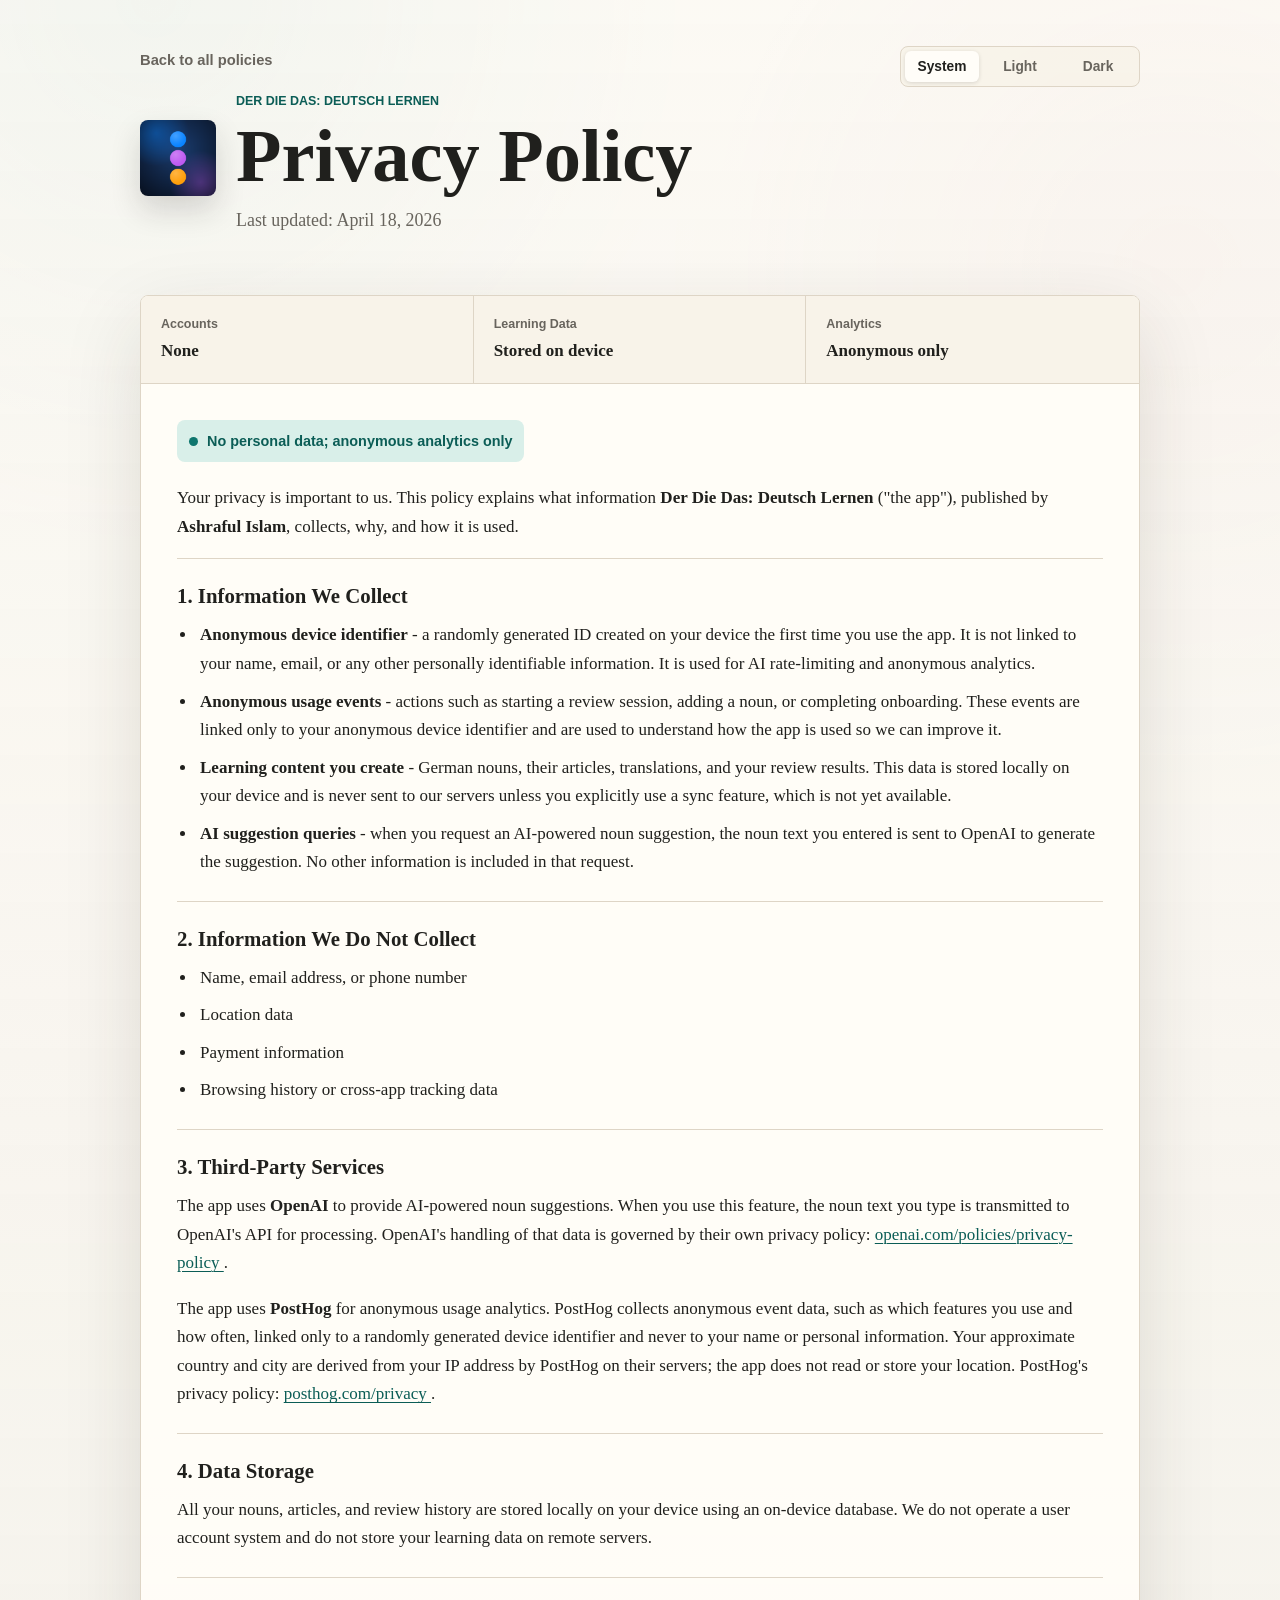
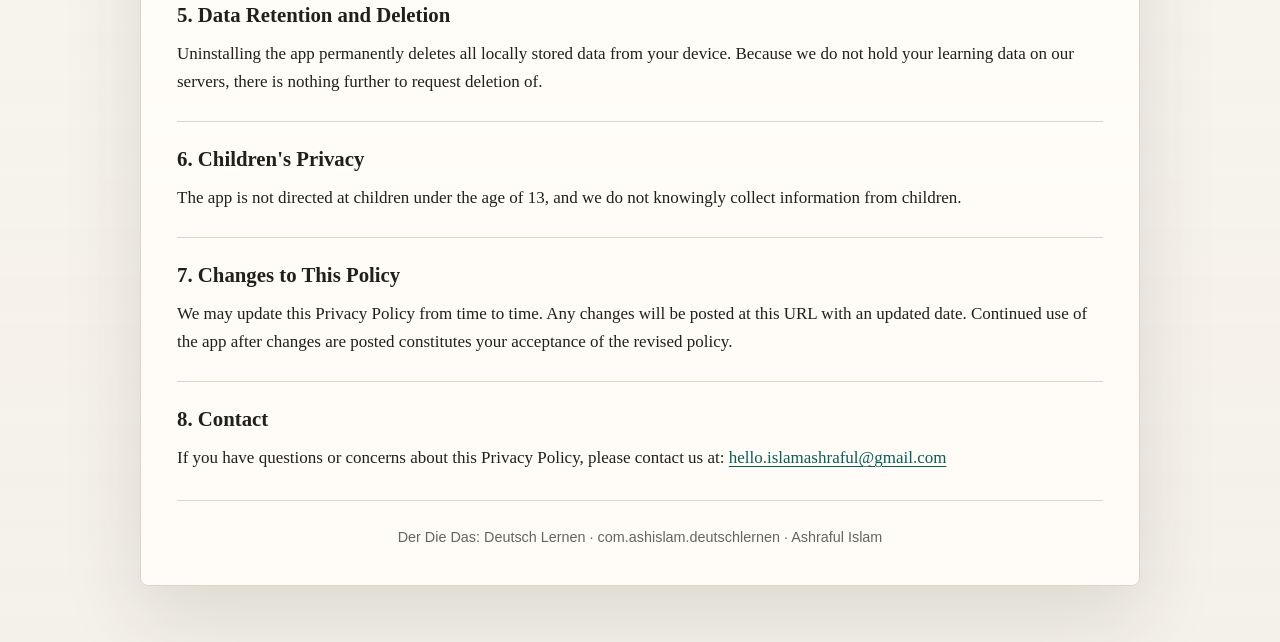
==== der-die-das/index.html @ 32242d3b "Init" ====
<!DOCTYPE html>
<html lang="en">
<head>
  <meta charset="UTF-8" />
  <meta name="viewport" content="width=device-width, initial-scale=1.0" />
  <meta name="description" content="Privacy Policy for Der Die Das: Deutsch Lernen." />
  <title>Privacy Policy | Der Die Das</title>
  <link rel="stylesheet" href="../assets/styles.css" />
  <link rel="icon" href="../assets/der-die-das-icon.png" />
  <script>
    (function () {
      try {
        var savedTheme = localStorage.getItem("privacyPoliciesTheme");
        if (savedTheme === "light" || savedTheme === "dark") {
          document.documentElement.dataset.theme = savedTheme;
        }
      } catch (_error) {}
    })();
  </script>
</head>
<body>
  <main class="page">
    <header class="site-header">
      <div>
        <a class="back-link" href="../">Back to all policies</a>
        <div class="policy-hero">
          <a
            href="https://apps.apple.com/de/app/der-die-das-deutsch-lernen/id6762269039?l=en-GB"
            target="_blank"
            rel="noopener noreferrer"
            aria-label="Der Die Das on the App Store"
          >
            <img class="policy-icon" src="../assets/der-die-das-icon.png" width="76" height="76" alt="Der Die Das app icon" />
          </a>
          <div>
            <p class="eyebrow">Der Die Das: Deutsch Lernen</p>
            <h1>Privacy Policy</h1>
            <p class="lead">Last updated: April 18, 2026</p>
          </div>
        </div>
      </div>
      <div class="theme-control" role="group" aria-label="Color theme">
        <button type="button" data-theme-option="system" aria-pressed="true">System</button>
        <button type="button" data-theme-option="light" aria-pressed="false">Light</button>
        <button type="button" data-theme-option="dark" aria-pressed="false">Dark</button>
      </div>
    </header>

    <article class="surface policy-card" aria-labelledby="privacy-title">
      <div class="summary" aria-label="Privacy summary">
        <div class="summary-item">
          <span class="summary-label">Accounts</span>
          <span class="summary-value">None</span>
        </div>
        <div class="summary-item">
          <span class="summary-label">Learning Data</span>
          <span class="summary-value">Stored on device</span>
        </div>
        <div class="summary-item">
          <span class="summary-label">Analytics</span>
          <span class="summary-value">Anonymous only</span>
        </div>
      </div>

      <div class="policy-content">
        <span class="notice">No personal data; anonymous analytics only</span>

        <p id="privacy-title">
          Your privacy is important to us. This policy explains what information
          <strong>Der Die Das: Deutsch Lernen</strong> ("the app"), published by
          <strong>Ashraful Islam</strong>, collects, why, and how it is used.
        </p>

        <section aria-labelledby="information-we-collect">
          <h2 id="information-we-collect">1. Information We Collect</h2>
          <ul>
            <li>
              <strong>Anonymous device identifier</strong> - a randomly generated ID created on your
              device the first time you use the app. It is not linked to your name, email, or any
              other personally identifiable information. It is used for AI rate-limiting and
              anonymous analytics.
            </li>
            <li>
              <strong>Anonymous usage events</strong> - actions such as starting a review session,
              adding a noun, or completing onboarding. These events are linked only to your anonymous
              device identifier and are used to understand how the app is used so we can improve it.
            </li>
            <li>
              <strong>Learning content you create</strong> - German nouns, their articles,
              translations, and your review results. This data is stored locally on your device and
              is never sent to our servers unless you explicitly use a sync feature, which is not yet
              available.
            </li>
            <li>
              <strong>AI suggestion queries</strong> - when you request an AI-powered noun
              suggestion, the noun text you entered is sent to OpenAI to generate the suggestion. No
              other information is included in that request.
            </li>
          </ul>
        </section>

        <section aria-labelledby="information-we-do-not-collect">
          <h2 id="information-we-do-not-collect">2. Information We Do Not Collect</h2>
          <ul>
            <li>Name, email address, or phone number</li>
            <li>Location data</li>
            <li>Payment information</li>
            <li>Browsing history or cross-app tracking data</li>
          </ul>
        </section>

        <section aria-labelledby="third-party-services">
          <h2 id="third-party-services">3. Third-Party Services</h2>
          <p>
            The app uses <strong>OpenAI</strong> to provide AI-powered noun suggestions. When you use
            this feature, the noun text you type is transmitted to OpenAI's API for processing.
            OpenAI's handling of that data is governed by their own privacy policy:
            <a href="https://openai.com/policies/privacy-policy" target="_blank" rel="noopener noreferrer">
              openai.com/policies/privacy-policy
            </a>.
          </p>
          <p>
            The app uses <strong>PostHog</strong> for anonymous usage analytics. PostHog collects
            anonymous event data, such as which features you use and how often, linked only to a
            randomly generated device identifier and never to your name or personal information. Your
            approximate country and city are derived from your IP address by PostHog on their
            servers; the app does not read or store your location. PostHog's privacy policy:
            <a href="https://posthog.com/privacy" target="_blank" rel="noopener noreferrer">
              posthog.com/privacy
            </a>.
          </p>
        </section>

        <section aria-labelledby="data-storage">
          <h2 id="data-storage">4. Data Storage</h2>
          <p>
            All your nouns, articles, and review history are stored locally on your device using an
            on-device database. We do not operate a user account system and do not store your
            learning data on remote servers.
          </p>
        </section>

        <section aria-labelledby="data-retention-and-deletion">
          <h2 id="data-retention-and-deletion">5. Data Retention and Deletion</h2>
          <p>
            Uninstalling the app permanently deletes all locally stored data from your device.
            Because we do not hold your learning data on our servers, there is nothing further to
            request deletion of.
          </p>
        </section>

        <section aria-labelledby="childrens-privacy">
          <h2 id="childrens-privacy">6. Children's Privacy</h2>
          <p>
            The app is not directed at children under the age of 13, and we do not knowingly collect
            information from children.
          </p>
        </section>

        <section aria-labelledby="changes-to-this-policy">
          <h2 id="changes-to-this-policy">7. Changes to This Policy</h2>
          <p>
            We may update this Privacy Policy from time to time. Any changes will be posted at this
            URL with an updated date. Continued use of the app after changes are posted constitutes
            your acceptance of the revised policy.
          </p>
        </section>

        <section aria-labelledby="contact">
          <h2 id="contact">8. Contact</h2>
          <p>
            If you have questions or concerns about this Privacy Policy, please contact us at:
            <a href="mailto:hello.islamashraful@gmail.com">hello.islamashraful@gmail.com</a>
          </p>
        </section>

        <footer class="footer">Der Die Das: Deutsch Lernen · com.ashislam.deutschlernen · Ashraful Islam</footer>
      </div>
    </article>
  </main>
  <script src="../assets/theme.js"></script>
</body>
</html>
---- assets/styles.css ----
:root {
  color-scheme: light dark;
  --page: #f4f1ea;
  --paper: #fffdf8;
  --paper-soft: #f8f3e9;
  --ink: #20201d;
  --muted: #68645d;
  --line: #ded5c6;
  --accent: #0f766e;
  --accent-strong: #0b5d56;
  --accent-soft: #d9efe9;
  --rose: #9f3a4a;
  --blue: #315f91;
  --shadow: 0 28px 80px rgba(46, 39, 29, 0.13);
  --radius: 8px;
  --font-body: Charter, "Bitstream Charter", "Sitka Text", Cambria, serif;
  --font-ui: Avenir Next, Avenir, "Segoe UI", sans-serif;
}

:root[data-theme="dark"] {
  color-scheme: dark;
  --page: #181713;
  --paper: #24211c;
  --paper-soft: #1e1c18;
  --ink: #f5efe4;
  --muted: #b9b0a3;
  --line: #463f34;
  --accent: #75c7b5;
  --accent-strong: #a2dfd2;
  --accent-soft: #163c36;
  --rose: #e2909d;
  --blue: #9cc5ee;
  --shadow: 0 28px 80px rgba(0, 0, 0, 0.34);
}

@media (prefers-color-scheme: dark) {
  :root:not([data-theme="light"]) {
    color-scheme: dark;
    --page: #181713;
    --paper: #24211c;
    --paper-soft: #1e1c18;
    --ink: #f5efe4;
    --muted: #b9b0a3;
    --line: #463f34;
    --accent: #75c7b5;
    --accent-strong: #a2dfd2;
    --accent-soft: #163c36;
    --rose: #e2909d;
    --blue: #9cc5ee;
    --shadow: 0 28px 80px rgba(0, 0, 0, 0.34);
  }
}

*,
*::before,
*::after {
  box-sizing: border-box;
}

html {
  min-height: 100%;
  background: var(--page);
}

body {
  margin: 0;
  min-height: 100vh;
  color: var(--ink);
  background:
    linear-gradient(180deg, rgba(255, 253, 248, 0.72), rgba(244, 241, 234, 0.9)),
    radial-gradient(circle at 12% 0%, rgba(15, 118, 110, 0.14), transparent 34rem),
    radial-gradient(circle at 92% 12%, rgba(159, 58, 74, 0.11), transparent 32rem),
    var(--page);
  font-family: var(--font-body);
  font-size: 17px;
  line-height: 1.68;
}

:root[data-theme="dark"] body {
  background:
    linear-gradient(180deg, rgba(24, 23, 19, 0.92), rgba(24, 23, 19, 0.98)),
    radial-gradient(circle at 12% 0%, rgba(117, 199, 181, 0.12), transparent 34rem),
    radial-gradient(circle at 92% 12%, rgba(226, 144, 157, 0.1), transparent 32rem),
    var(--page);
}

@media (prefers-color-scheme: dark) {
  :root:not([data-theme="light"]) body {
    background:
      linear-gradient(180deg, rgba(24, 23, 19, 0.92), rgba(24, 23, 19, 0.98)),
      radial-gradient(circle at 12% 0%, rgba(117, 199, 181, 0.12), transparent 34rem),
      radial-gradient(circle at 92% 12%, rgba(226, 144, 157, 0.1), transparent 32rem),
      var(--page);
  }
}

a {
  color: var(--accent-strong);
  text-decoration-thickness: 0.08em;
  text-underline-offset: 0.18em;
}

a:hover {
  color: var(--rose);
}

.page {
  width: min(100%, 1040px);
  margin: 0 auto;
  padding: 46px 20px 56px;
}

.site-header {
  display: grid;
  grid-template-columns: 1fr auto;
  gap: 22px;
  align-items: start;
  padding-bottom: 28px;
}

.back-link,
.eyebrow,
.meta-label,
.summary-label,
.button-link,
.theme-control button,
.app-card-link {
  font-family: var(--font-ui);
}

.back-link {
  display: inline-flex;
  width: fit-content;
  margin-bottom: 18px;
  color: var(--muted);
  font-size: 0.92rem;
  font-weight: 700;
  text-decoration: none;
}

.back-link:hover {
  color: var(--accent-strong);
  text-decoration: underline;
}

.eyebrow {
  margin: 0 0 8px;
  color: var(--accent-strong);
  font-size: 0.78rem;
  font-weight: 800;
  letter-spacing: 0;
  text-transform: uppercase;
}

h1,
h2,
h3,
p {
  margin-top: 0;
}

h1 {
  max-width: 820px;
  margin-bottom: 12px;
  font-size: clamp(2.3rem, 6vw, 4.65rem);
  line-height: 0.98;
  letter-spacing: 0;
}

h2 {
  margin-bottom: 12px;
  font-size: 1.3rem;
  line-height: 1.25;
  letter-spacing: 0;
}

h3 {
  margin-bottom: 8px;
  font-size: 1.02rem;
  line-height: 1.3;
  letter-spacing: 0;
}

.lead {
  max-width: 760px;
  margin-bottom: 0;
  color: var(--muted);
  font-size: 1.12rem;
}

.theme-control {
  display: inline-grid;
  grid-template-columns: repeat(3, 1fr);
  gap: 4px;
  padding: 4px;
  border: 1px solid var(--line);
  border-radius: var(--radius);
  background: color-mix(in srgb, var(--paper-soft) 84%, transparent);
}

.theme-control button {
  min-width: 74px;
  border: 0;
  border-radius: 6px;
  padding: 8px 10px;
  color: var(--muted);
  background: transparent;
  font-size: 0.86rem;
  font-weight: 800;
  cursor: pointer;
}

.theme-control button[aria-pressed="true"] {
  color: var(--ink);
  background: var(--paper);
  box-shadow: 0 1px 4px rgba(0, 0, 0, 0.13);
}

.theme-control button:focus-visible,
a:focus-visible {
  outline: 2px solid var(--accent);
  outline-offset: 3px;
}

.surface {
  overflow: hidden;
  border: 1px solid var(--line);
  border-radius: var(--radius);
  background: color-mix(in srgb, var(--paper) 96%, transparent);
  box-shadow: var(--shadow);
}

.directory-grid {
  display: grid;
  grid-template-columns: repeat(2, minmax(0, 1fr));
  gap: 18px;
  margin-top: 30px;
}

.app-card {
  display: grid;
  grid-template-columns: auto 1fr;
  gap: 18px;
  padding: 24px;
  min-height: 190px;
  border: 1px solid var(--line);
  border-radius: var(--radius);
  background: var(--paper);
  color: inherit;
  box-shadow: 0 16px 44px rgba(46, 39, 29, 0.08);
}

.app-card:hover {
  border-color: color-mix(in srgb, var(--accent) 48%, var(--line));
  color: inherit;
  transform: translateY(-1px);
}

.app-card img,
.policy-icon {
  width: 76px;
  height: 76px;
  border-radius: 8px;
  box-shadow: 0 14px 30px rgba(32, 32, 29, 0.16);
}

.app-card p {
  margin-bottom: 12px;
  color: var(--muted);
}

.app-card-link {
  color: var(--accent-strong);
  font-weight: 800;
}

.policy-hero {
  display: grid;
  grid-template-columns: auto 1fr;
  gap: 20px;
  align-items: center;
  padding-bottom: 28px;
}

.policy-card {
  margin-top: 4px;
}

.summary {
  display: grid;
  grid-template-columns: repeat(3, 1fr);
  border-bottom: 1px solid var(--line);
  background: var(--paper-soft);
}

.summary-item {
  padding: 18px 20px;
  border-right: 1px solid var(--line);
}

.summary-item:last-child {
  border-right: 0;
}

.summary-label {
  display: block;
  color: var(--muted);
  font-size: 0.78rem;
  font-weight: 800;
}

.summary-value {
  display: block;
  margin-top: 2px;
  color: var(--ink);
  font-weight: 800;
}

.policy-content {
  padding: 36px;
}

.notice {
  display: inline-flex;
  align-items: center;
  gap: 9px;
  margin-bottom: 22px;
  border-radius: var(--radius);
  padding: 9px 12px;
  background: var(--accent-soft);
  color: var(--accent-strong);
  font-family: var(--font-ui);
  font-size: 0.9rem;
  font-weight: 800;
}

.notice::before {
  content: "";
  width: 9px;
  height: 9px;
  flex: 0 0 auto;
  border-radius: 999px;
  background: var(--accent);
}

section {
  margin-top: 24px;
  padding-top: 24px;
  border-top: 1px solid var(--line);
}

section:first-of-type {
  margin-top: 10px;
}

ul {
  margin: 10px 0 0;
  padding-left: 1.25rem;
}

li {
  margin-bottom: 9px;
  padding-left: 3px;
}

.meta-row {
  display: flex;
  flex-wrap: wrap;
  gap: 10px;
  margin-top: 18px;
}

.meta-pill {
  border: 1px solid var(--line);
  border-radius: var(--radius);
  padding: 8px 11px;
  background: var(--paper);
  color: var(--muted);
  font-family: var(--font-ui);
  font-size: 0.9rem;
  font-weight: 700;
}

.footer {
  margin-top: 28px;
  padding-top: 24px;
  border-top: 1px solid var(--line);
  color: var(--muted);
  font-family: var(--font-ui);
  font-size: 0.9rem;
  text-align: center;
}

@media (max-width: 760px) {
  body {
    font-size: 16px;
  }

  .page {
    padding: 28px 14px 40px;
  }

  .site-header,
  .policy-hero,
  .directory-grid {
    grid-template-columns: 1fr;
  }

  .theme-control {
    width: 100%;
  }

  .theme-control button {
    min-width: 0;
  }

  .directory-grid {
    gap: 14px;
  }

  .app-card {
    grid-template-columns: 1fr;
    min-height: auto;
    padding: 20px;
  }

  .summary {
    grid-template-columns: 1fr;
  }

  .summary-item {
    border-right: 0;
    border-bottom: 1px solid var(--line);
  }

  .summary-item:last-child {
    border-bottom: 0;
  }

  .policy-content {
    padding: 24px 18px;
  }
}
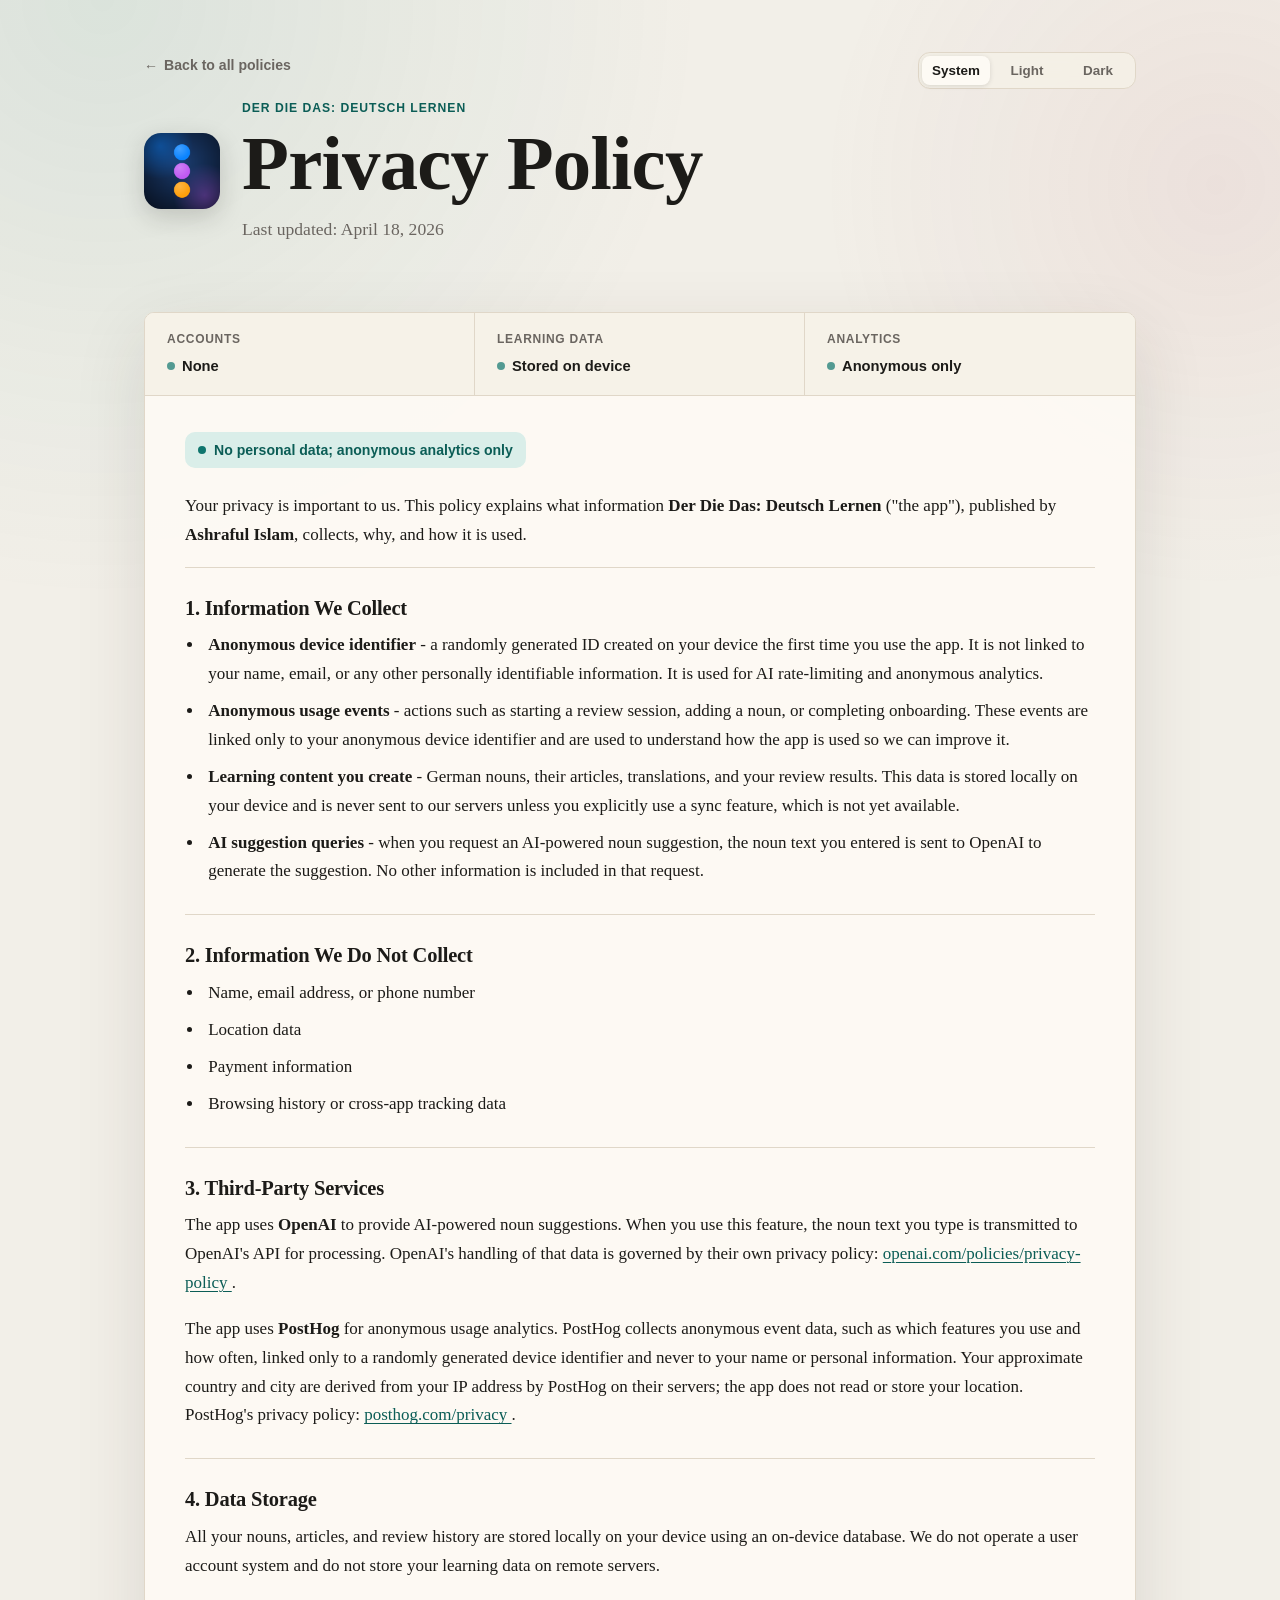
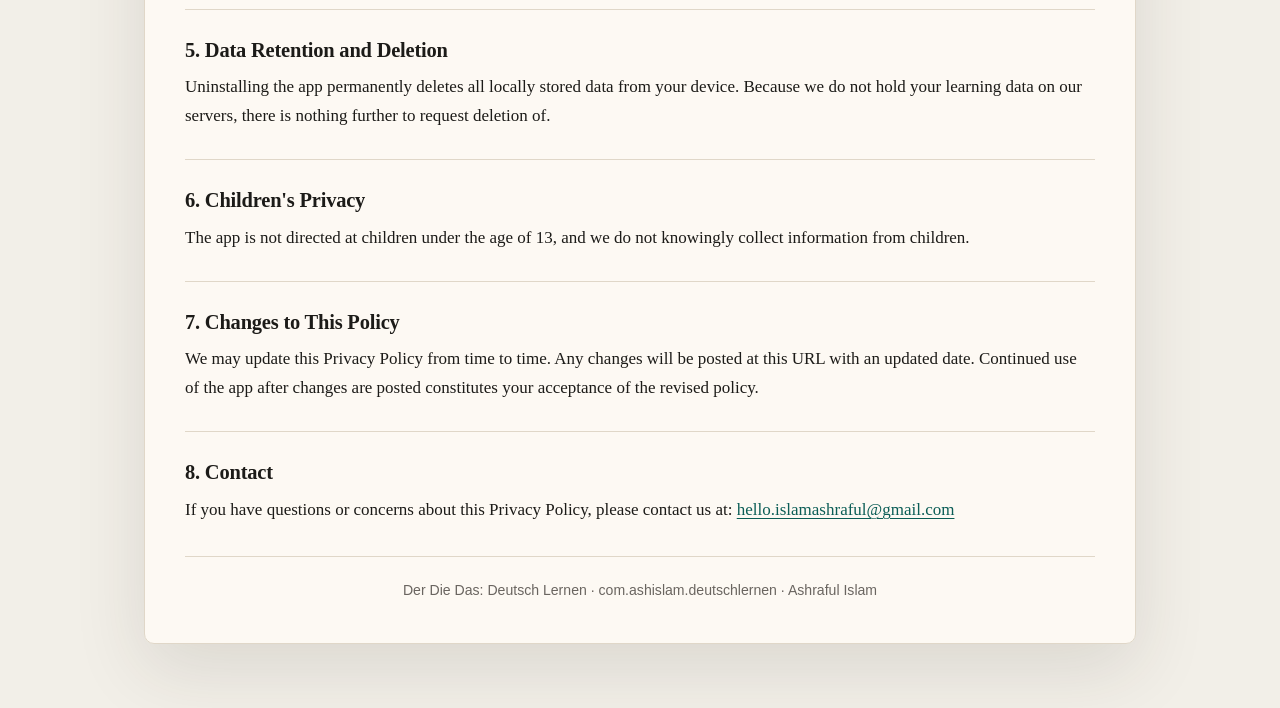
==== commit da38b0bc: "Update appnames, links for appstore apps" ====
--- a/der-die-das/index.html
+++ b/der-die-das/index.html
@@ -4,7 +4,7 @@
   <meta charset="UTF-8" />
   <meta name="viewport" content="width=device-width, initial-scale=1.0" />
   <meta name="description" content="Privacy Policy for Der Die Das: Deutsch Lernen." />
-  <title>Privacy Policy | Der Die Das</title>
+  <title>Privacy Policy | Der Die Das: Deutsch Lernen</title>
   <link rel="stylesheet" href="../assets/styles.css" />
   <link rel="icon" href="../assets/der-die-das-icon.png" />
   <script>
@@ -25,12 +25,12 @@
         <a class="back-link" href="../">Back to all policies</a>
         <div class="policy-hero">
           <a
-            href="https://apps.apple.com/de/app/der-die-das-deutsch-lernen/id6762269039?l=en-GB"
+            href="https://apps.apple.com/app/id6762269039"
             target="_blank"
             rel="noopener noreferrer"
-            aria-label="Der Die Das on the App Store"
+            aria-label="Der Die Das: Deutsch Lernen on the App Store"
           >
-            <img class="policy-icon" src="../assets/der-die-das-icon.png" width="76" height="76" alt="Der Die Das app icon" />
+            <img class="policy-icon" src="../assets/der-die-das-icon.png" width="76" height="76" alt="" />
           </a>
           <div>
             <p class="eyebrow">Der Die Das: Deutsch Lernen</p>
--- a/assets/styles.css
+++ b/assets/styles.css
@@ -1,53 +1,56 @@
 :root {
   color-scheme: light dark;
-  --page: #f4f1ea;
-  --paper: #fffdf8;
-  --paper-soft: #f8f3e9;
-  --ink: #20201d;
-  --muted: #68645d;
-  --line: #ded5c6;
+  --page: #f2efe8;
+  --paper: #fdfaf4;
+  --paper-soft: #f6f2e8;
+  --ink: #1c1b18;
+  --muted: #6a6560;
+  --line: #e0d7c8;
   --accent: #0f766e;
   --accent-strong: #0b5d56;
-  --accent-soft: #d9efe9;
+  --accent-soft: #daeee9;
   --rose: #9f3a4a;
-  --blue: #315f91;
-  --shadow: 0 28px 80px rgba(46, 39, 29, 0.13);
-  --radius: 8px;
+  --shadow-sm: 0 2px 8px rgba(46, 39, 29, 0.07);
+  --shadow-md: 0 8px 32px rgba(46, 39, 29, 0.1);
+  --shadow-lg: 0 24px 72px rgba(46, 39, 29, 0.12);
+  --radius: 10px;
   --font-body: Charter, "Bitstream Charter", "Sitka Text", Cambria, serif;
   --font-ui: Avenir Next, Avenir, "Segoe UI", sans-serif;
 }
 
 :root[data-theme="dark"] {
   color-scheme: dark;
-  --page: #181713;
-  --paper: #24211c;
-  --paper-soft: #1e1c18;
-  --ink: #f5efe4;
-  --muted: #b9b0a3;
-  --line: #463f34;
-  --accent: #75c7b5;
-  --accent-strong: #a2dfd2;
-  --accent-soft: #163c36;
-  --rose: #e2909d;
-  --blue: #9cc5ee;
-  --shadow: 0 28px 80px rgba(0, 0, 0, 0.34);
+  --page: #161512;
+  --paper: #211f1a;
+  --paper-soft: #1b1916;
+  --ink: #f2ece0;
+  --muted: #b5ada0;
+  --line: #3e3830;
+  --accent: #6dc4b2;
+  --accent-strong: #95d9cc;
+  --accent-soft: #14352f;
+  --rose: #de8d9b;
+  --shadow-sm: 0 2px 8px rgba(0, 0, 0, 0.2);
+  --shadow-md: 0 8px 32px rgba(0, 0, 0, 0.28);
+  --shadow-lg: 0 24px 72px rgba(0, 0, 0, 0.38);
 }
 
 @media (prefers-color-scheme: dark) {
   :root:not([data-theme="light"]) {
     color-scheme: dark;
-    --page: #181713;
-    --paper: #24211c;
-    --paper-soft: #1e1c18;
-    --ink: #f5efe4;
-    --muted: #b9b0a3;
-    --line: #463f34;
-    --accent: #75c7b5;
-    --accent-strong: #a2dfd2;
-    --accent-soft: #163c36;
-    --rose: #e2909d;
-    --blue: #9cc5ee;
-    --shadow: 0 28px 80px rgba(0, 0, 0, 0.34);
+    --page: #161512;
+    --paper: #211f1a;
+    --paper-soft: #1b1916;
+    --ink: #f2ece0;
+    --muted: #b5ada0;
+    --line: #3e3830;
+    --accent: #6dc4b2;
+    --accent-strong: #95d9cc;
+    --accent-soft: #14352f;
+    --rose: #de8d9b;
+    --shadow-sm: 0 2px 8px rgba(0, 0, 0, 0.2);
+    --shadow-md: 0 8px 32px rgba(0, 0, 0, 0.28);
+    --shadow-lg: 0 24px 72px rgba(0, 0, 0, 0.38);
   }
 }
 
@@ -67,62 +70,76 @@
   min-height: 100vh;
   color: var(--ink);
   background:
-    linear-gradient(180deg, rgba(255, 253, 248, 0.72), rgba(244, 241, 234, 0.9)),
-    radial-gradient(circle at 12% 0%, rgba(15, 118, 110, 0.14), transparent 34rem),
-    radial-gradient(circle at 92% 12%, rgba(159, 58, 74, 0.11), transparent 32rem),
+    radial-gradient(ellipse 90% 50% at 8% 0%, rgba(15, 118, 110, 0.1), transparent 52%),
+    radial-gradient(ellipse 70% 40% at 95% 8%, rgba(159, 58, 74, 0.08), transparent 44%),
     var(--page);
   font-family: var(--font-body);
   font-size: 17px;
-  line-height: 1.68;
-}
-
-:root[data-theme="dark"] body {
-  background:
-    linear-gradient(180deg, rgba(24, 23, 19, 0.92), rgba(24, 23, 19, 0.98)),
-    radial-gradient(circle at 12% 0%, rgba(117, 199, 181, 0.12), transparent 34rem),
-    radial-gradient(circle at 92% 12%, rgba(226, 144, 157, 0.1), transparent 32rem),
-    var(--page);
-}
-
+  line-height: 1.7;
+}
+
+:root[data-theme="dark"] body,
 @media (prefers-color-scheme: dark) {
   :root:not([data-theme="light"]) body {
     background:
-      linear-gradient(180deg, rgba(24, 23, 19, 0.92), rgba(24, 23, 19, 0.98)),
-      radial-gradient(circle at 12% 0%, rgba(117, 199, 181, 0.12), transparent 34rem),
-      radial-gradient(circle at 92% 12%, rgba(226, 144, 157, 0.1), transparent 32rem),
+      radial-gradient(ellipse 90% 50% at 8% 0%, rgba(109, 196, 178, 0.08), transparent 52%),
+      radial-gradient(ellipse 70% 40% at 95% 8%, rgba(222, 141, 155, 0.07), transparent 44%),
       var(--page);
   }
+}
+
+:root[data-theme="dark"] body {
+  background:
+    radial-gradient(ellipse 90% 50% at 8% 0%, rgba(109, 196, 178, 0.08), transparent 52%),
+    radial-gradient(ellipse 70% 40% at 95% 8%, rgba(222, 141, 155, 0.07), transparent 44%),
+    var(--page);
 }
 
 a {
   color: var(--accent-strong);
   text-decoration-thickness: 0.08em;
-  text-underline-offset: 0.18em;
+  text-underline-offset: 0.2em;
+  transition: color 0.15s ease;
 }
 
 a:hover {
   color: var(--rose);
 }
+
+code {
+  font-family: ui-monospace, "SF Mono", "Fira Code", Menlo, monospace;
+  font-size: 0.86em;
+  padding: 2px 6px;
+  border-radius: 5px;
+  background: var(--paper-soft);
+  border: 1px solid var(--line);
+  color: var(--ink);
+}
+
+/* ── Layout ─────────────────────────────────────────────── */
 
 .page {
   width: min(100%, 1040px);
   margin: 0 auto;
-  padding: 46px 20px 56px;
-}
+  padding: 52px 24px 64px;
+}
+
+/* ── Site header ─────────────────────────────────────────── */
 
 .site-header {
   display: grid;
   grid-template-columns: 1fr auto;
-  gap: 22px;
+  gap: 24px;
   align-items: start;
-  padding-bottom: 28px;
-}
+  padding-bottom: 32px;
+}
+
+/* ── Typography ──────────────────────────────────────────── */
 
 .back-link,
 .eyebrow,
 .meta-label,
 .summary-label,
-.button-link,
 .theme-control button,
 .app-card-link {
   font-family: var(--font-ui);
@@ -130,25 +147,33 @@
 
 .back-link {
   display: inline-flex;
+  align-items: center;
+  gap: 6px;
   width: fit-content;
-  margin-bottom: 18px;
-  color: var(--muted);
-  font-size: 0.92rem;
+  margin-bottom: 20px;
+  color: var(--muted);
+  font-size: 0.88rem;
   font-weight: 700;
   text-decoration: none;
+  transition: color 0.15s ease;
+}
+
+.back-link::before {
+  content: "←";
+  font-size: 1em;
+  line-height: 1;
 }
 
 .back-link:hover {
   color: var(--accent-strong);
-  text-decoration: underline;
 }
 
 .eyebrow {
   margin: 0 0 8px;
   color: var(--accent-strong);
-  font-size: 0.78rem;
+  font-size: 0.76rem;
   font-weight: 800;
-  letter-spacing: 0;
+  letter-spacing: 0.08em;
   text-transform: uppercase;
 }
 
@@ -161,130 +186,242 @@
 
 h1 {
   max-width: 820px;
-  margin-bottom: 12px;
-  font-size: clamp(2.3rem, 6vw, 4.65rem);
-  line-height: 0.98;
-  letter-spacing: 0;
+  margin-bottom: 14px;
+  font-size: clamp(2.4rem, 6vw, 4.8rem);
+  line-height: 0.97;
+  letter-spacing: -0.01em;
 }
 
 h2 {
-  margin-bottom: 12px;
-  font-size: 1.3rem;
+  margin-bottom: 10px;
+  font-size: 1.28rem;
   line-height: 1.25;
-  letter-spacing: 0;
+  letter-spacing: -0.01em;
 }
 
 h3 {
-  margin-bottom: 8px;
-  font-size: 1.02rem;
-  line-height: 1.3;
-  letter-spacing: 0;
+  margin-bottom: 6px;
+  font-size: 1rem;
+  font-weight: 700;
+  line-height: 1.35;
+  color: var(--ink);
 }
 
 .lead {
-  max-width: 760px;
+  max-width: 720px;
   margin-bottom: 0;
   color: var(--muted);
-  font-size: 1.12rem;
-}
+  font-size: 1.1rem;
+  line-height: 1.65;
+}
+
+/* ── Theme switcher ──────────────────────────────────────── */
 
 .theme-control {
   display: inline-grid;
   grid-template-columns: repeat(3, 1fr);
-  gap: 4px;
-  padding: 4px;
+  gap: 3px;
+  padding: 3px;
   border: 1px solid var(--line);
-  border-radius: var(--radius);
-  background: color-mix(in srgb, var(--paper-soft) 84%, transparent);
+  border-radius: calc(var(--radius) + 2px);
+  background: color-mix(in srgb, var(--paper-soft) 80%, transparent);
+  backdrop-filter: blur(8px);
 }
 
 .theme-control button {
-  min-width: 74px;
+  min-width: 68px;
   border: 0;
-  border-radius: 6px;
-  padding: 8px 10px;
+  border-radius: 8px;
+  padding: 7px 10px;
   color: var(--muted);
   background: transparent;
-  font-size: 0.86rem;
+  font-size: 0.84rem;
   font-weight: 800;
   cursor: pointer;
+  transition: background 0.15s ease, color 0.15s ease, box-shadow 0.15s ease;
 }
 
 .theme-control button[aria-pressed="true"] {
   color: var(--ink);
   background: var(--paper);
-  box-shadow: 0 1px 4px rgba(0, 0, 0, 0.13);
+  box-shadow: 0 1px 5px rgba(0, 0, 0, 0.12);
 }
 
 .theme-control button:focus-visible,
 a:focus-visible {
   outline: 2px solid var(--accent);
   outline-offset: 3px;
-}
+  border-radius: 3px;
+}
+
+/* ── Surface / card shell ────────────────────────────────── */
 
 .surface {
   overflow: hidden;
   border: 1px solid var(--line);
   border-radius: var(--radius);
-  background: color-mix(in srgb, var(--paper) 96%, transparent);
-  box-shadow: var(--shadow);
-}
+  background: color-mix(in srgb, var(--paper) 97%, transparent);
+  box-shadow: var(--shadow-lg);
+}
+
+/* ── Home — directory grid ───────────────────────────────── */
 
 .directory-grid {
   display: grid;
   grid-template-columns: repeat(2, minmax(0, 1fr));
-  gap: 18px;
-  margin-top: 30px;
+  gap: 16px;
+  margin-top: 32px;
 }
 
 .app-card {
+  position: relative;
   display: grid;
   grid-template-columns: auto 1fr;
   gap: 18px;
+  align-items: start;
   padding: 24px;
-  min-height: 190px;
   border: 1px solid var(--line);
   border-radius: var(--radius);
   background: var(--paper);
   color: inherit;
-  box-shadow: 0 16px 44px rgba(46, 39, 29, 0.08);
+  box-shadow: var(--shadow-md);
+  transition:
+    transform 0.2s ease,
+    box-shadow 0.2s ease,
+    border-color 0.2s ease;
 }
 
 .app-card:hover {
-  border-color: color-mix(in srgb, var(--accent) 48%, var(--line));
+  transform: translateY(-2px);
+  box-shadow: var(--shadow-lg);
+  border-color: color-mix(in srgb, var(--accent) 40%, var(--line));
   color: inherit;
-  transform: translateY(-1px);
 }
 
 .app-card img,
+.app-card-icon-link img,
 .policy-icon {
   width: 76px;
   height: 76px;
-  border-radius: 8px;
-  box-shadow: 0 14px 30px rgba(32, 32, 29, 0.16);
+  border-radius: 17px;
+  box-shadow: 0 8px 24px rgba(32, 32, 29, 0.18);
+  flex-shrink: 0;
+}
+
+.app-card-icon-link {
+  display: block;
+  line-height: 0;
+  border-radius: 17px;
+  flex-shrink: 0;
+}
+
+.app-card-icon-link:focus-visible {
+  outline: 2px solid var(--accent-strong);
+  outline-offset: 3px;
+}
+
+.app-card-actions {
+  display: flex;
+  flex-wrap: wrap;
+  align-items: center;
+  gap: 10px 16px;
+  margin: 0;
+}
+
+.app-card-actions .app-store-link {
+  position: relative;
+  z-index: 1;
+  font-family: var(--font-ui);
+  font-size: 0.88rem;
+  font-weight: 700;
+  text-decoration: none;
+}
+
+.app-card h2 {
+  margin-bottom: 6px;
+  font-size: 1.15rem;
 }
 
 .app-card p {
-  margin-bottom: 12px;
-  color: var(--muted);
+  margin-bottom: 14px;
+  color: var(--muted);
+  font-size: 0.95rem;
+  line-height: 1.55;
 }
 
 .app-card-link {
+  position: relative;
+  z-index: 1;
+  display: inline-flex;
+  align-items: center;
+  gap: 5px;
   color: var(--accent-strong);
   font-weight: 800;
-}
+  font-size: 0.92rem;
+  text-decoration: none;
+  transition: gap 0.15s ease, color 0.15s ease;
+}
+
+.app-card-link .arrow {
+  transition: transform 0.15s ease;
+}
+
+.app-card:hover .app-card-link {
+  color: var(--accent-strong);
+}
+
+.app-card:hover .arrow {
+  transform: translateX(3px);
+}
+
+/* ── Home — contact row ──────────────────────────────────── */
+
+.contact-row {
+  display: flex;
+  align-items: center;
+  gap: 6px;
+  margin-top: 20px;
+  color: var(--muted);
+  font-family: var(--font-ui);
+  font-size: 0.9rem;
+}
+
+.contact-row a {
+  color: var(--muted);
+  font-weight: 700;
+}
+
+.contact-row a:hover {
+  color: var(--accent-strong);
+}
+
+/* ── Policy page — hero ──────────────────────────────────── */
 
 .policy-hero {
   display: grid;
   grid-template-columns: auto 1fr;
-  gap: 20px;
-  align-items: center;
-  padding-bottom: 28px;
+  gap: 22px;
+  align-items: center;
+  padding-bottom: 32px;
+}
+
+.policy-hero > a {
+  display: block;
+  line-height: 0;
+  border-radius: 17px;
+  flex-shrink: 0;
+}
+
+.policy-hero > a:focus-visible {
+  outline: 2px solid var(--accent-strong);
+  outline-offset: 3px;
 }
 
 .policy-card {
   margin-top: 4px;
 }
+
+/* ── Policy page — summary strip ────────────────────────── */
 
 .summary {
   display: grid;
@@ -294,7 +431,7 @@
 }
 
 .summary-item {
-  padding: 18px 20px;
+  padding: 16px 22px;
   border-right: 1px solid var(--line);
 }
 
@@ -305,91 +442,110 @@
 .summary-label {
   display: block;
   color: var(--muted);
-  font-size: 0.78rem;
+  font-size: 0.75rem;
   font-weight: 800;
+  letter-spacing: 0.06em;
+  text-transform: uppercase;
 }
 
 .summary-value {
-  display: block;
-  margin-top: 2px;
+  display: flex;
+  align-items: center;
+  gap: 7px;
+  margin-top: 4px;
   color: var(--ink);
+  font-family: var(--font-ui);
+  font-size: 0.92rem;
   font-weight: 800;
 }
 
+.summary-value::before {
+  content: "";
+  width: 8px;
+  height: 8px;
+  flex: 0 0 8px;
+  border-radius: 999px;
+  background: var(--accent);
+  opacity: 0.7;
+}
+
+/* ── Policy page — body ──────────────────────────────────── */
+
 .policy-content {
-  padding: 36px;
+  padding: 36px 40px 40px;
 }
 
 .notice {
   display: inline-flex;
   align-items: center;
-  gap: 9px;
-  margin-bottom: 22px;
+  gap: 8px;
+  margin-bottom: 24px;
   border-radius: var(--radius);
-  padding: 9px 12px;
+  padding: 9px 13px;
   background: var(--accent-soft);
   color: var(--accent-strong);
   font-family: var(--font-ui);
-  font-size: 0.9rem;
+  font-size: 0.88rem;
   font-weight: 800;
+  line-height: 1.3;
 }
 
 .notice::before {
   content: "";
-  width: 9px;
-  height: 9px;
-  flex: 0 0 auto;
+  width: 8px;
+  height: 8px;
+  flex: 0 0 8px;
   border-radius: 999px;
   background: var(--accent);
 }
 
 section {
-  margin-top: 24px;
-  padding-top: 24px;
+  margin-top: 28px;
+  padding-top: 28px;
   border-top: 1px solid var(--line);
 }
 
 section:first-of-type {
-  margin-top: 10px;
+  margin-top: 12px;
 }
 
 ul {
   margin: 10px 0 0;
-  padding-left: 1.25rem;
+  padding-left: 1.2rem;
 }
 
 li {
-  margin-bottom: 9px;
-  padding-left: 3px;
-}
-
-.meta-row {
+  margin-bottom: 8px;
+  padding-left: 4px;
+}
+
+/* ── Footer ──────────────────────────────────────────────── */
+
+.footer {
+  margin-top: 32px;
+  padding-top: 22px;
+  border-top: 1px solid var(--line);
+  color: var(--muted);
+  font-family: var(--font-ui);
+  font-size: 0.88rem;
+  text-align: center;
+}
+
+.site-footer {
+  margin-top: 40px;
+  padding-top: 22px;
+  border-top: 1px solid var(--line);
   display: flex;
+  align-items: center;
+  justify-content: space-between;
+  gap: 16px;
   flex-wrap: wrap;
-  gap: 10px;
-  margin-top: 18px;
-}
-
-.meta-pill {
-  border: 1px solid var(--line);
-  border-radius: var(--radius);
-  padding: 8px 11px;
-  background: var(--paper);
   color: var(--muted);
   font-family: var(--font-ui);
-  font-size: 0.9rem;
-  font-weight: 700;
-}
-
-.footer {
-  margin-top: 28px;
-  padding-top: 24px;
-  border-top: 1px solid var(--line);
-  color: var(--muted);
-  font-family: var(--font-ui);
-  font-size: 0.9rem;
-  text-align: center;
-}
+  font-size: 0.88rem;
+}
+
+/* ── Responsive ──────────────────────────────────────────── */
 
 @media (max-width: 760px) {
   body {
@@ -397,30 +553,34 @@
   }
 
   .page {
-    padding: 28px 14px 40px;
-  }
-
-  .site-header,
-  .policy-hero,
+    padding: 28px 16px 48px;
+  }
+
+  .site-header {
+    grid-template-columns: 1fr;
+  }
+
+  .policy-hero {
+    grid-template-columns: auto 1fr;
+    align-items: center;
+    gap: 16px;
+  }
+
+  .theme-control {
+    width: 100%;
+  }
+
+  .theme-control button {
+    min-width: 0;
+  }
+
   .directory-grid {
     grid-template-columns: 1fr;
-  }
-
-  .theme-control {
-    width: 100%;
-  }
-
-  .theme-control button {
-    min-width: 0;
-  }
-
-  .directory-grid {
-    gap: 14px;
+    gap: 12px;
+    margin-top: 24px;
   }
 
   .app-card {
-    grid-template-columns: 1fr;
-    min-height: auto;
     padding: 20px;
   }
 
@@ -438,6 +598,12 @@
   }
 
   .policy-content {
-    padding: 24px 18px;
-  }
-}
+    padding: 24px 20px 28px;
+  }
+
+  .site-footer {
+    flex-direction: column;
+    align-items: flex-start;
+    gap: 6px;
+  }
+}
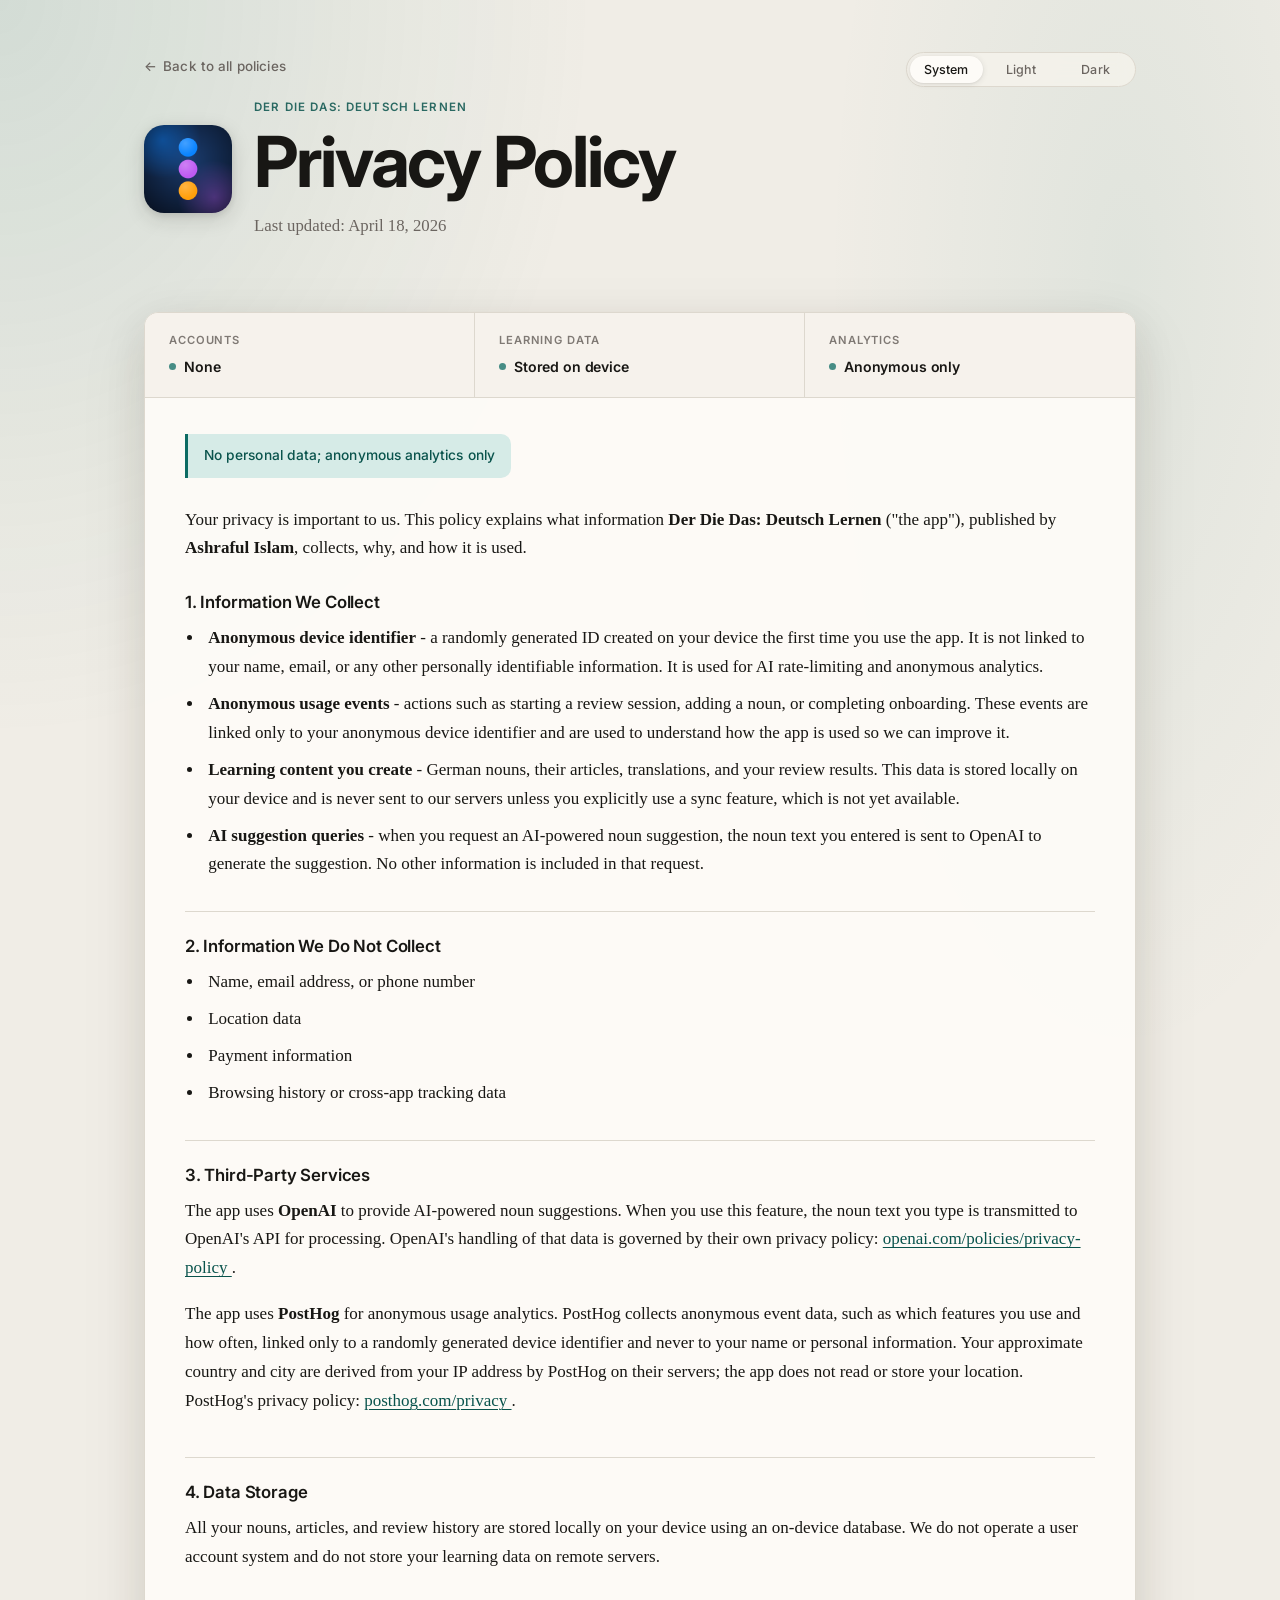
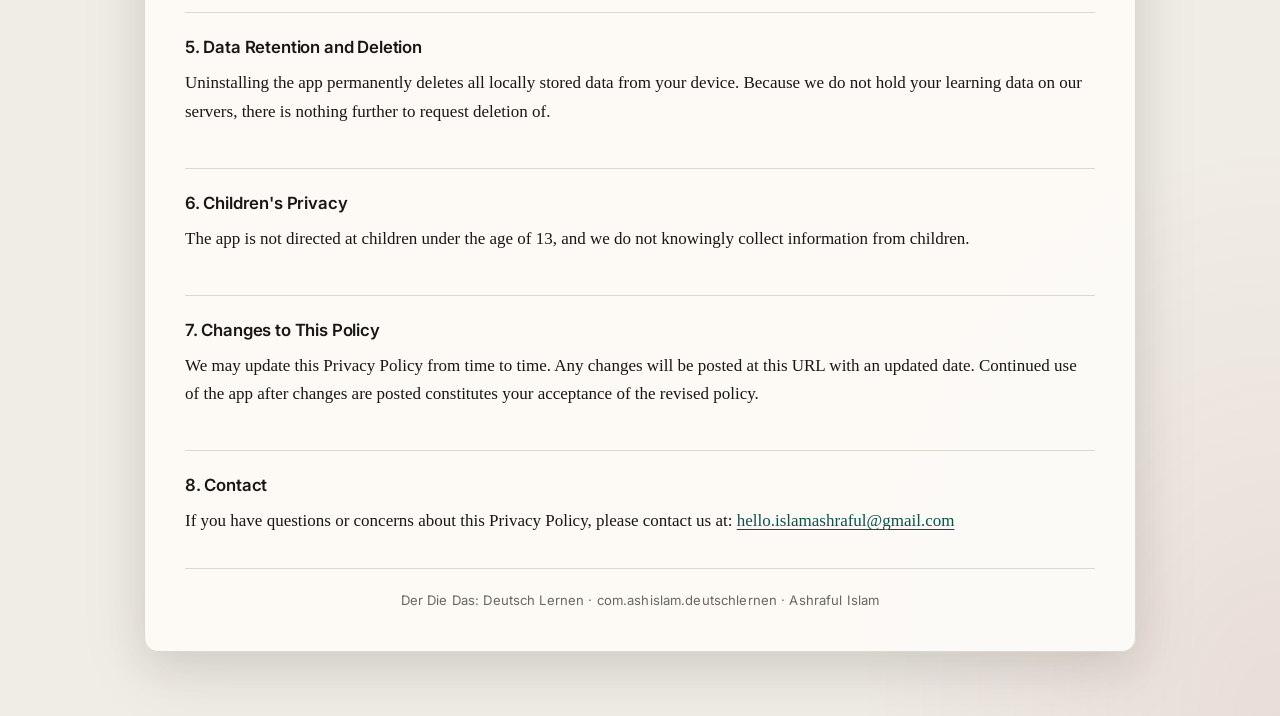
==== commit c69c8029: "Update UI" ====
--- a/der-die-das/index.html
+++ b/der-die-das/index.html
@@ -5,6 +5,9 @@
   <meta name="viewport" content="width=device-width, initial-scale=1.0" />
   <meta name="description" content="Privacy Policy for Der Die Das: Deutsch Lernen." />
   <title>Privacy Policy | Der Die Das: Deutsch Lernen</title>
+  <link rel="preconnect" href="https://fonts.googleapis.com" />
+  <link rel="preconnect" href="https://fonts.gstatic.com" crossorigin />
+  <link href="https://fonts.googleapis.com/css2?family=Inter:wght@400;500;600;700&display=swap" rel="stylesheet" />
   <link rel="stylesheet" href="../assets/styles.css" />
   <link rel="icon" href="../assets/der-die-das-icon.png" />
   <script>
--- a/assets/styles.css
+++ b/assets/styles.css
@@ -1,56 +1,58 @@
+@import url('https://fonts.googleapis.com/css2?family=Inter:wght@400;500;600;700&display=swap');
+
 :root {
   color-scheme: light dark;
-  --page: #f2efe8;
-  --paper: #fdfaf4;
-  --paper-soft: #f6f2e8;
-  --ink: #1c1b18;
-  --muted: #6a6560;
-  --line: #e0d7c8;
-  --accent: #0f766e;
-  --accent-strong: #0b5d56;
-  --accent-soft: #daeee9;
+  --page: #f0ede6;
+  --paper: #fdfbf7;
+  --paper-soft: #f5f2eb;
+  --ink: #181714;
+  --muted: #6b6560;
+  --line: #ddd8ce;
+  --accent: #0c6b63;
+  --accent-strong: #09534c;
+  --accent-soft: #d6ebe7;
   --rose: #9f3a4a;
-  --shadow-sm: 0 2px 8px rgba(46, 39, 29, 0.07);
-  --shadow-md: 0 8px 32px rgba(46, 39, 29, 0.1);
-  --shadow-lg: 0 24px 72px rgba(46, 39, 29, 0.12);
-  --radius: 10px;
+  --shadow-sm: 0 1px 4px rgba(46, 39, 29, 0.06), 0 2px 8px rgba(46, 39, 29, 0.05);
+  --shadow-md: 0 4px 16px rgba(46, 39, 29, 0.08), 0 8px 32px rgba(46, 39, 29, 0.06);
+  --shadow-lg: 0 12px 40px rgba(46, 39, 29, 0.1), 0 24px 72px rgba(46, 39, 29, 0.08);
+  --radius: 14px;
   --font-body: Charter, "Bitstream Charter", "Sitka Text", Cambria, serif;
-  --font-ui: Avenir Next, Avenir, "Segoe UI", sans-serif;
+  --font-ui: 'Inter', 'Avenir Next', 'Avenir', 'Segoe UI', sans-serif;
 }
 
 :root[data-theme="dark"] {
   color-scheme: dark;
-  --page: #161512;
-  --paper: #211f1a;
-  --paper-soft: #1b1916;
-  --ink: #f2ece0;
-  --muted: #b5ada0;
-  --line: #3e3830;
+  --page: #141210;
+  --paper: #1e1c18;
+  --paper-soft: #191714;
+  --ink: #f0ead8;
+  --muted: #b0a89a;
+  --line: #363028;
   --accent: #6dc4b2;
-  --accent-strong: #95d9cc;
-  --accent-soft: #14352f;
+  --accent-strong: #90d4c6;
+  --accent-soft: #112e29;
   --rose: #de8d9b;
-  --shadow-sm: 0 2px 8px rgba(0, 0, 0, 0.2);
-  --shadow-md: 0 8px 32px rgba(0, 0, 0, 0.28);
-  --shadow-lg: 0 24px 72px rgba(0, 0, 0, 0.38);
+  --shadow-sm: 0 1px 4px rgba(0, 0, 0, 0.25), 0 2px 8px rgba(0, 0, 0, 0.2);
+  --shadow-md: 0 4px 16px rgba(0, 0, 0, 0.3), 0 8px 32px rgba(0, 0, 0, 0.25);
+  --shadow-lg: 0 12px 40px rgba(0, 0, 0, 0.38), 0 24px 72px rgba(0, 0, 0, 0.32);
 }
 
 @media (prefers-color-scheme: dark) {
   :root:not([data-theme="light"]) {
     color-scheme: dark;
-    --page: #161512;
-    --paper: #211f1a;
-    --paper-soft: #1b1916;
-    --ink: #f2ece0;
-    --muted: #b5ada0;
-    --line: #3e3830;
+    --page: #141210;
+    --paper: #1e1c18;
+    --paper-soft: #191714;
+    --ink: #f0ead8;
+    --muted: #b0a89a;
+    --line: #363028;
     --accent: #6dc4b2;
-    --accent-strong: #95d9cc;
-    --accent-soft: #14352f;
+    --accent-strong: #90d4c6;
+    --accent-soft: #112e29;
     --rose: #de8d9b;
-    --shadow-sm: 0 2px 8px rgba(0, 0, 0, 0.2);
-    --shadow-md: 0 8px 32px rgba(0, 0, 0, 0.28);
-    --shadow-lg: 0 24px 72px rgba(0, 0, 0, 0.38);
+    --shadow-sm: 0 1px 4px rgba(0, 0, 0, 0.25), 0 2px 8px rgba(0, 0, 0, 0.2);
+    --shadow-md: 0 4px 16px rgba(0, 0, 0, 0.3), 0 8px 32px rgba(0, 0, 0, 0.25);
+    --shadow-lg: 0 12px 40px rgba(0, 0, 0, 0.38), 0 24px 72px rgba(0, 0, 0, 0.32);
   }
 }
 
@@ -69,10 +71,11 @@
   margin: 0;
   min-height: 100vh;
   color: var(--ink);
-  background:
-    radial-gradient(ellipse 90% 50% at 8% 0%, rgba(15, 118, 110, 0.1), transparent 52%),
-    radial-gradient(ellipse 70% 40% at 95% 8%, rgba(159, 58, 74, 0.08), transparent 44%),
-    var(--page);
+  background-color: var(--page);
+  background-image:
+    radial-gradient(ellipse 80% 55% at 0% 0%, rgba(12, 107, 99, 0.13) 0%, transparent 58%),
+    radial-gradient(ellipse 60% 45% at 100% 100%, rgba(159, 58, 74, 0.09) 0%, transparent 55%),
+    radial-gradient(ellipse 45% 65% at 88% 12%, rgba(12, 107, 99, 0.07) 0%, transparent 52%);
   font-family: var(--font-body);
   font-size: 17px;
   line-height: 1.7;
@@ -81,18 +84,18 @@
 :root[data-theme="dark"] body,
 @media (prefers-color-scheme: dark) {
   :root:not([data-theme="light"]) body {
-    background:
-      radial-gradient(ellipse 90% 50% at 8% 0%, rgba(109, 196, 178, 0.08), transparent 52%),
-      radial-gradient(ellipse 70% 40% at 95% 8%, rgba(222, 141, 155, 0.07), transparent 44%),
-      var(--page);
+    background-image:
+      radial-gradient(ellipse 80% 55% at 0% 0%, rgba(109, 196, 178, 0.07) 0%, transparent 58%),
+      radial-gradient(ellipse 60% 45% at 100% 100%, rgba(222, 141, 155, 0.06) 0%, transparent 55%),
+      radial-gradient(ellipse 45% 65% at 88% 12%, rgba(109, 196, 178, 0.04) 0%, transparent 52%);
   }
 }
 
 :root[data-theme="dark"] body {
-  background:
-    radial-gradient(ellipse 90% 50% at 8% 0%, rgba(109, 196, 178, 0.08), transparent 52%),
-    radial-gradient(ellipse 70% 40% at 95% 8%, rgba(222, 141, 155, 0.07), transparent 44%),
-    var(--page);
+  background-image:
+    radial-gradient(ellipse 80% 55% at 0% 0%, rgba(109, 196, 178, 0.07) 0%, transparent 58%),
+    radial-gradient(ellipse 60% 45% at 100% 100%, rgba(222, 141, 155, 0.06) 0%, transparent 55%),
+    radial-gradient(ellipse 45% 65% at 88% 12%, rgba(109, 196, 178, 0.04) 0%, transparent 52%);
 }
 
 a {
@@ -131,7 +134,7 @@
   grid-template-columns: 1fr auto;
   gap: 24px;
   align-items: start;
-  padding-bottom: 32px;
+  padding-bottom: 36px;
 }
 
 /* ── Typography ──────────────────────────────────────────── */
@@ -141,7 +144,9 @@
 .meta-label,
 .summary-label,
 .theme-control button,
-.app-card-link {
+.app-card-link,
+.app-store-link,
+.contact-row {
   font-family: var(--font-ui);
 }
 
@@ -152,8 +157,9 @@
   width: fit-content;
   margin-bottom: 20px;
   color: var(--muted);
-  font-size: 0.88rem;
-  font-weight: 700;
+  font-size: 0.84rem;
+  font-weight: 500;
+  letter-spacing: 0.01em;
   text-decoration: none;
   transition: color 0.15s ease;
 }
@@ -169,12 +175,14 @@
 }
 
 .eyebrow {
-  margin: 0 0 8px;
-  color: var(--accent-strong);
-  font-size: 0.76rem;
-  font-weight: 800;
-  letter-spacing: 0.08em;
+  margin: 0 0 10px;
+  color: var(--accent-strong);
+  font-family: var(--font-ui);
+  font-size: 0.72rem;
+  font-weight: 600;
+  letter-spacing: 0.1em;
   text-transform: uppercase;
+  opacity: 0.85;
 }
 
 h1,
@@ -186,23 +194,28 @@
 
 h1 {
   max-width: 820px;
-  margin-bottom: 14px;
-  font-size: clamp(2.4rem, 6vw, 4.8rem);
+  margin-bottom: 16px;
+  font-family: var(--font-ui);
+  font-size: clamp(2.2rem, 5.5vw, 4.4rem);
+  font-weight: 700;
   line-height: 0.97;
-  letter-spacing: -0.01em;
+  letter-spacing: -0.03em;
 }
 
 h2 {
   margin-bottom: 10px;
-  font-size: 1.28rem;
-  line-height: 1.25;
+  font-family: var(--font-ui);
+  font-size: 1.05rem;
+  font-weight: 600;
+  line-height: 1.3;
   letter-spacing: -0.01em;
 }
 
 h3 {
   margin-bottom: 6px;
-  font-size: 1rem;
-  font-weight: 700;
+  font-family: var(--font-ui);
+  font-size: 0.95rem;
+  font-weight: 600;
   line-height: 1.35;
   color: var(--ink);
 }
@@ -211,7 +224,7 @@
   max-width: 720px;
   margin-bottom: 0;
   color: var(--muted);
-  font-size: 1.1rem;
+  font-size: 1.05rem;
   line-height: 1.65;
 }
 
@@ -220,23 +233,25 @@
 .theme-control {
   display: inline-grid;
   grid-template-columns: repeat(3, 1fr);
-  gap: 3px;
+  gap: 2px;
   padding: 3px;
-  border: 1px solid var(--line);
-  border-radius: calc(var(--radius) + 2px);
-  background: color-mix(in srgb, var(--paper-soft) 80%, transparent);
+  border: 1.5px solid var(--line);
+  border-radius: 100px;
+  background: color-mix(in srgb, var(--paper-soft) 85%, transparent);
   backdrop-filter: blur(8px);
 }
 
 .theme-control button {
-  min-width: 68px;
+  min-width: 64px;
   border: 0;
-  border-radius: 8px;
-  padding: 7px 10px;
+  border-radius: 100px;
+  padding: 6px 14px;
   color: var(--muted);
   background: transparent;
-  font-size: 0.84rem;
-  font-weight: 800;
+  font-family: var(--font-ui);
+  font-size: 0.78rem;
+  font-weight: 500;
+  letter-spacing: 0.01em;
   cursor: pointer;
   transition: background 0.15s ease, color 0.15s ease, box-shadow 0.15s ease;
 }
@@ -244,7 +259,7 @@
 .theme-control button[aria-pressed="true"] {
   color: var(--ink);
   background: var(--paper);
-  box-shadow: 0 1px 5px rgba(0, 0, 0, 0.12);
+  box-shadow: 0 1px 6px rgba(0, 0, 0, 0.1), 0 1px 2px rgba(0, 0, 0, 0.06);
 }
 
 .theme-control button:focus-visible,
@@ -258,7 +273,7 @@
 
 .surface {
   overflow: hidden;
-  border: 1px solid var(--line);
+  border: 1.5px solid var(--line);
   border-radius: var(--radius);
   background: color-mix(in srgb, var(--paper) 97%, transparent);
   box-shadow: var(--shadow-lg);
@@ -270,48 +285,48 @@
   display: grid;
   grid-template-columns: repeat(2, minmax(0, 1fr));
   gap: 16px;
-  margin-top: 32px;
+  margin-top: 36px;
 }
 
 .app-card {
   position: relative;
   display: grid;
   grid-template-columns: auto 1fr;
-  gap: 18px;
+  gap: 20px;
   align-items: start;
-  padding: 24px;
-  border: 1px solid var(--line);
+  padding: 28px 28px 24px;
+  border: 1.5px solid var(--line);
   border-radius: var(--radius);
   background: var(--paper);
   color: inherit;
   box-shadow: var(--shadow-md);
   transition:
-    transform 0.2s ease,
-    box-shadow 0.2s ease,
-    border-color 0.2s ease;
+    transform 0.18s ease,
+    box-shadow 0.18s ease,
+    border-color 0.18s ease;
 }
 
 .app-card:hover {
-  transform: translateY(-2px);
+  transform: translateY(-3px);
   box-shadow: var(--shadow-lg);
-  border-color: color-mix(in srgb, var(--accent) 40%, var(--line));
+  border-color: color-mix(in srgb, var(--accent) 35%, var(--line));
   color: inherit;
 }
 
 .app-card img,
 .app-card-icon-link img,
 .policy-icon {
-  width: 76px;
-  height: 76px;
-  border-radius: 17px;
-  box-shadow: 0 8px 24px rgba(32, 32, 29, 0.18);
+  width: 88px;
+  height: 88px;
+  border-radius: 20px;
+  box-shadow: 0 6px 20px rgba(32, 32, 29, 0.15), 0 2px 6px rgba(32, 32, 29, 0.1);
   flex-shrink: 0;
 }
 
 .app-card-icon-link {
   display: block;
   line-height: 0;
-  border-radius: 17px;
+  border-radius: 20px;
   flex-shrink: 0;
 }
 
@@ -324,28 +339,43 @@
   display: flex;
   flex-wrap: wrap;
   align-items: center;
-  gap: 10px 16px;
+  gap: 8px 12px;
   margin: 0;
 }
 
 .app-card-actions .app-store-link {
   position: relative;
   z-index: 1;
-  font-family: var(--font-ui);
-  font-size: 0.88rem;
-  font-weight: 700;
+  display: inline-flex;
+  align-items: center;
+  padding: 6px 14px;
+  border: 1.5px solid var(--line);
+  border-radius: 100px;
+  font-family: var(--font-ui);
+  font-size: 0.78rem;
+  font-weight: 500;
+  letter-spacing: 0.01em;
+  color: var(--muted);
   text-decoration: none;
+  background: transparent;
+  transition: border-color 0.15s ease, color 0.15s ease, background 0.15s ease;
+}
+
+.app-card-actions .app-store-link:hover {
+  border-color: var(--accent);
+  color: var(--accent-strong);
+  background: var(--accent-soft);
 }
 
 .app-card h2 {
   margin-bottom: 6px;
-  font-size: 1.15rem;
+  font-size: 1.1rem;
 }
 
 .app-card p {
-  margin-bottom: 14px;
-  color: var(--muted);
-  font-size: 0.95rem;
+  margin-bottom: 16px;
+  color: var(--muted);
+  font-size: 0.93rem;
   line-height: 1.55;
 }
 
@@ -355,23 +385,35 @@
   display: inline-flex;
   align-items: center;
   gap: 5px;
-  color: var(--accent-strong);
-  font-weight: 800;
-  font-size: 0.92rem;
+  padding: 6px 14px;
+  border: 1.5px solid var(--line);
+  border-radius: 100px;
+  color: var(--accent-strong);
+  font-family: var(--font-ui);
+  font-weight: 500;
+  font-size: 0.78rem;
+  letter-spacing: 0.01em;
   text-decoration: none;
-  transition: gap 0.15s ease, color 0.15s ease;
+  background: transparent;
+  transition: gap 0.15s ease, color 0.15s ease, border-color 0.15s ease, background 0.15s ease;
+}
+
+.app-card-link:hover {
+  background: var(--accent-soft);
+  border-color: var(--accent);
+  color: var(--accent-strong);
 }
 
 .app-card-link .arrow {
   transition: transform 0.15s ease;
 }
 
+.app-card-link:hover .arrow {
+  transform: translateX(3px);
+}
+
 .app-card:hover .app-card-link {
   color: var(--accent-strong);
-}
-
-.app-card:hover .arrow {
-  transform: translateX(3px);
 }
 
 /* ── Home — contact row ──────────────────────────────────── */
@@ -383,12 +425,12 @@
   margin-top: 20px;
   color: var(--muted);
   font-family: var(--font-ui);
-  font-size: 0.9rem;
+  font-size: 0.88rem;
 }
 
 .contact-row a {
   color: var(--muted);
-  font-weight: 700;
+  font-weight: 500;
 }
 
 .contact-row a:hover {
@@ -408,7 +450,7 @@
 .policy-hero > a {
   display: block;
   line-height: 0;
-  border-radius: 17px;
+  border-radius: 20px;
   flex-shrink: 0;
 }
 
@@ -426,13 +468,13 @@
 .summary {
   display: grid;
   grid-template-columns: repeat(3, 1fr);
-  border-bottom: 1px solid var(--line);
-  background: var(--paper-soft);
+  border-bottom: 1.5px solid var(--line);
+  background: color-mix(in srgb, var(--paper-soft) 90%, transparent);
 }
 
 .summary-item {
-  padding: 16px 22px;
-  border-right: 1px solid var(--line);
+  padding: 18px 24px;
+  border-right: 1.5px solid var(--line);
 }
 
 .summary-item:last-child {
@@ -442,31 +484,34 @@
 .summary-label {
   display: block;
   color: var(--muted);
-  font-size: 0.75rem;
-  font-weight: 800;
-  letter-spacing: 0.06em;
+  font-family: var(--font-ui);
+  font-size: 0.7rem;
+  font-weight: 600;
+  letter-spacing: 0.08em;
   text-transform: uppercase;
+  opacity: 0.85;
 }
 
 .summary-value {
   display: flex;
   align-items: center;
-  gap: 7px;
-  margin-top: 4px;
+  gap: 8px;
+  margin-top: 5px;
   color: var(--ink);
   font-family: var(--font-ui);
-  font-size: 0.92rem;
-  font-weight: 800;
+  font-size: 0.88rem;
+  font-weight: 600;
+  letter-spacing: -0.01em;
 }
 
 .summary-value::before {
   content: "";
-  width: 8px;
-  height: 8px;
-  flex: 0 0 8px;
+  width: 7px;
+  height: 7px;
+  flex: 0 0 7px;
   border-radius: 999px;
   background: var(--accent);
-  opacity: 0.7;
+  opacity: 0.75;
 }
 
 /* ── Policy page — body ──────────────────────────────────── */
@@ -477,36 +522,35 @@
 
 .notice {
   display: inline-flex;
-  align-items: center;
-  gap: 8px;
-  margin-bottom: 24px;
-  border-radius: var(--radius);
-  padding: 9px 13px;
+  align-items: flex-start;
+  gap: 10px;
+  margin-bottom: 28px;
+  border-left: 3px solid var(--accent);
+  border-radius: 0 10px 10px 0;
+  padding: 12px 16px;
   background: var(--accent-soft);
   color: var(--accent-strong);
   font-family: var(--font-ui);
-  font-size: 0.88rem;
-  font-weight: 800;
-  line-height: 1.3;
-}
-
-.notice::before {
-  content: "";
-  width: 8px;
-  height: 8px;
-  flex: 0 0 8px;
-  border-radius: 999px;
-  background: var(--accent);
+  font-size: 0.86rem;
+  font-weight: 500;
+  line-height: 1.45;
+  letter-spacing: 0.005em;
 }
 
 section {
-  margin-top: 28px;
-  padding-top: 28px;
-  border-top: 1px solid var(--line);
+  margin-top: 0;
+  padding-top: 24px;
+  padding-bottom: 24px;
+  border-bottom: 1px solid var(--line);
 }
 
 section:first-of-type {
-  margin-top: 12px;
+  padding-top: 12px;
+}
+
+section:last-of-type {
+  border-bottom: none;
+  padding-bottom: 0;
 }
 
 ul {
@@ -523,16 +567,18 @@
 
 .footer {
   margin-top: 32px;
-  padding-top: 22px;
+  padding-top: 20px;
   border-top: 1px solid var(--line);
   color: var(--muted);
   font-family: var(--font-ui);
-  font-size: 0.88rem;
+  font-size: 0.82rem;
+  font-weight: 400;
+  letter-spacing: 0.01em;
   text-align: center;
 }
 
 .site-footer {
-  margin-top: 40px;
+  margin-top: 44px;
   padding-top: 22px;
   border-top: 1px solid var(--line);
   display: flex;
@@ -542,7 +588,8 @@
   flex-wrap: wrap;
   color: var(--muted);
   font-family: var(--font-ui);
-  font-size: 0.88rem;
+  font-size: 0.84rem;
+  font-weight: 400;
 }
 
 /* ── Responsive ──────────────────────────────────────────── */
@@ -584,13 +631,19 @@
     padding: 20px;
   }
 
+  .app-card img,
+  .app-card-icon-link img {
+    width: 76px;
+    height: 76px;
+  }
+
   .summary {
     grid-template-columns: 1fr;
   }
 
   .summary-item {
     border-right: 0;
-    border-bottom: 1px solid var(--line);
+    border-bottom: 1.5px solid var(--line);
   }
 
   .summary-item:last-child {
